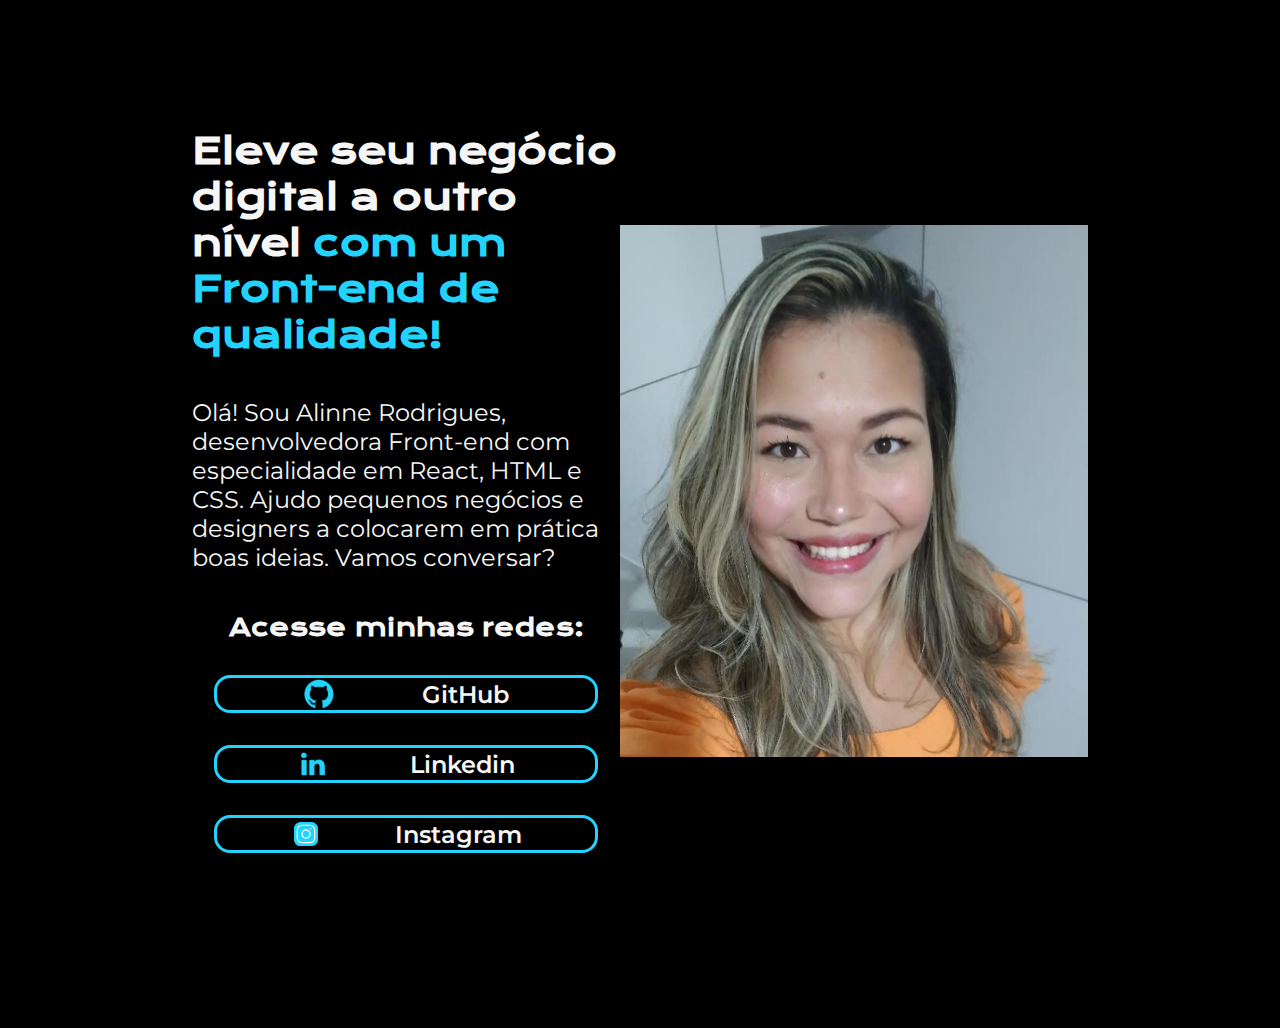
==== index.html @ 400765c3 "add files via tela github" ====
<!DOCTYPE html>
<html lang="en">
<head>
  <meta charset="UTF-8">
  <meta http-equiv="X-UA-Compatible" content="IE=edge">
  <meta name="viewport" content="width=device-width, initial-scale=1.0">
  <title>Portifólio</title>
  <link rel="stylesheet" href="style.css">
</head>
<body>
  <header></header>
  <main class="container">
    <section class="container-conteudo">
      <h1 class="titulo">Eleve seu negócio digital a outro nível <strong class="titulo-destaque">com um Front-end de qualidade!</strong></h1>
      <p class="paragrafo">Olá! Sou Alinne Rodrigues, desenvolvedora Front-end com especialidade em React, HTML e CSS. Ajudo pequenos negócios e designers a colocarem em prática boas ideias. Vamos conversar?</p>
      <div class="links"> 
        <h2>Acesse minhas redes:</h2>
        <div class="links-item">
            <img src="Logo Github.svg" alt="icone github">
            <a class="link"  href="https://github.com/AlinneBrevesRodrigues" target="_blank">GitHub</a>
        </div>
        <div class="links-item" >
            <img src="Logo linkedin.svg" alt="icone linkedin">
            <a class="link"  href="https://www.linkedin.com/in/alinne-breves-rodrigues-35b924149/" target="_blank">Linkedin</a>
        </div>
        <div class="links-item">
            <img src="Logo Instagram.svg" height="32" width="32" alt="icone instagram">
            <a class="link" href="https://www.instagram.com/alinne.br/?igsh=MTYwbWJ5N2RmNTI2MA%3D%3D" target="_blank">Instagram</a>
        </div>
      </div>
    </section> 
      <img src="fotoalinne.jpg" height="532" width="467.71" alt="Alinne Breves Rodrigues">

  </main>
  <footer></footer>
</body>
</html>
---- style.css ----
@import url('https://fonts.googleapis.com/css2?family=Krona+One&family=Montserrat:wght@400;600&display=swap');

* {
  margin: 0;
  padding: 0;
}

body {
  height: 100vh;
  box-sizing: border-box;
  background-color: black;
  color: #F6F6F6;
}

.titulo-destaque {
  color: #22D4FD;
}

.container {
  margin: 10% 15%;
  display: flex;
  align-items: center;
  justify-content: space-between;
}

.container-conteudo {
  width: 615px;
  display: flex;
  flex-direction: column;
  gap: 40px;
}

.titulo {
  font-size: 36px;
  font-family: "Krona One", sans-serif;
}

.paragrafo {
  font-size: 24px;
  font-family: "Montserrat", sans-serif;
}

.links {
  display: flex;
  flex-direction: column;
  justify-content: space-between;
  align-items: center;
  gap: 32px;
}

h2 {
  font-size: 24px;
  font-family: "Krona One", sans-serif;
}

.links-item{
  width: 378px;
  text-align: center;
  display: flex;
  align-items: center;
  justify-content: space-evenly;
  padding: 16 0;
  border-radius: 16px;
  border: #22D4FD solid;
}

.link {
  text-decoration: none;
  font-size: 24px;
  color: #F6F6F6;
  font-family: "Montserrat", sans-serif;
  font-weight: 600;
}
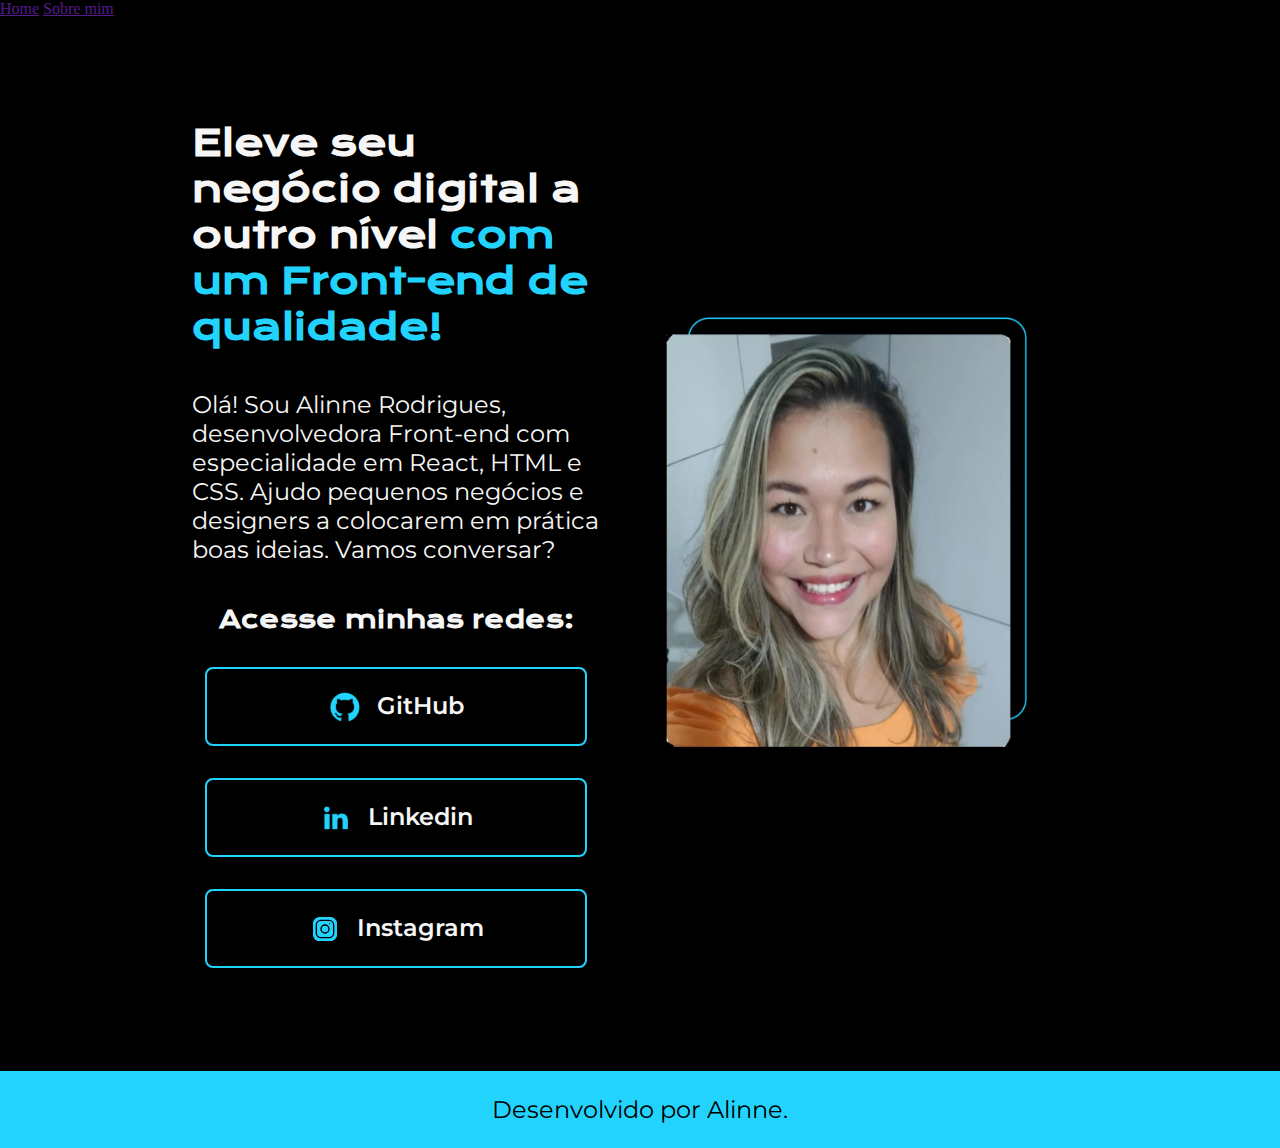
==== commit 71b58a6c: "primeiro commit alinne" ====
--- a/index.html
+++ b/index.html
@@ -8,30 +8,39 @@
   <link rel="stylesheet" href="style.css">
 </head>
 <body>
-  <header></header>
+  <header class="cabecalho">
+    <nav>
+      <a class="cabecalho-menu-link" href="">Home</a>
+      <a class="cabecalho-menu-link" href="">Sobre mim</a>
+    </nav>
+
+    </nav>
+  </header>
   <main class="container">
     <section class="container-conteudo">
       <h1 class="titulo">Eleve seu negócio digital a outro nível <strong class="titulo-destaque">com um Front-end de qualidade!</strong></h1>
       <p class="paragrafo">Olá! Sou Alinne Rodrigues, desenvolvedora Front-end com especialidade em React, HTML e CSS. Ajudo pequenos negócios e designers a colocarem em prática boas ideias. Vamos conversar?</p>
       <div class="links"> 
-        <h2>Acesse minhas redes:</h2>
-        <div class="links-item">
-            <img src="Logo Github.svg" alt="icone github">
-            <a class="link"  href="https://github.com/AlinneBrevesRodrigues" target="_blank">GitHub</a>
-        </div>
-        <div class="links-item" >
-            <img src="Logo linkedin.svg" alt="icone linkedin">
-            <a class="link"  href="https://www.linkedin.com/in/alinne-breves-rodrigues-35b924149/" target="_blank">Linkedin</a>
-        </div>
-        <div class="links-item">
-            <img src="Logo Instagram.svg" height="32" width="32" alt="icone instagram">
-            <a class="link" href="https://www.instagram.com/alinne.br/?igsh=MTYwbWJ5N2RmNTI2MA%3D%3D" target="_blank">Instagram</a>
-        </div>
+        <h2 class="links-subtitulo"> Acesse minhas redes:</h2>
+        <a class="link"  href="https://github.com/AlinneBrevesRodrigues" target="_blank">
+          <img src="./assets/Logo Github.svg" alt="icone github">
+          GitHub
+        </a>
+        <a class="link"  href="https://www.linkedin.com/in/alinne-breves-rodrigues-35b924149/" target="_blank">
+          <img src="./assets/Logo linkedin.svg" alt="icone linkedin">
+          Linkedin
+        </a>
+        <a class="link" href="https://www.instagram.com/alinne.br/?igsh=MTYwbWJ5N2RmNTI2MA%3D%3D" target="_blank">
+          <img src="./assets/Logo Instagram.svg" height="32" width="32" alt="icone instagram">
+          Instagram
+        </a>
       </div>
     </section> 
-      <img src="fotoalinne.jpg" height="532" width="467.71" alt="Alinne Breves Rodrigues">
+    <img src="foto alinne.jpeg" height="550" width="488" alt="Alinne Breves Rodrigues">
 
   </main>
-  <footer></footer>
+  <footer>
+    <p class="rodape">Desenvolvido por Alinne.</p>
+  </footer>
 </body>
 </html>--- a/style.css
+++ b/style.css
@@ -6,7 +6,6 @@
 }
 
 body {
-  height: 100vh;
   box-sizing: border-box;
   background-color: black;
   color: #F6F6F6;
@@ -17,7 +16,7 @@
 }
 
 .container {
-  margin: 10% 15%;
+  padding: 8% 15%;
   display: flex;
   align-items: center;
   justify-content: space-between;
@@ -48,26 +47,38 @@
   gap: 32px;
 }
 
-h2 {
+.links-subtitulo {
   font-size: 24px;
   font-family: "Krona One", sans-serif;
 }
 
-.links-item{
+.link {
+  display: flex;
+  justify-content: center;
+  gap: 16px;
+  border: 2px solid #22D4FD;
   width: 378px;
   text-align: center;
-  display: flex;
-  align-items: center;
-  justify-content: space-evenly;
-  padding: 16 0;
-  border-radius: 16px;
-  border: #22D4FD solid;
-}
-
-.link {
-  text-decoration: none;
+  border-radius: 8px;
   font-size: 24px;
   color: #F6F6F6;
   font-family: "Montserrat", sans-serif;
   font-weight: 600;
+  padding: 21.5px 0;
+  text-decoration: none;
+}
+
+.link:hover {
+  background-color: #272727;
+  padding: 3%;
+}
+
+.rodape {
+  padding: 24px;
+  background-color: #22D4FD;
+  color: #000000;
+  font-size: 24px;
+  font-family: "Montserrat", sans-serif;
+  font-weight: 400;
+  text-align: center;
 }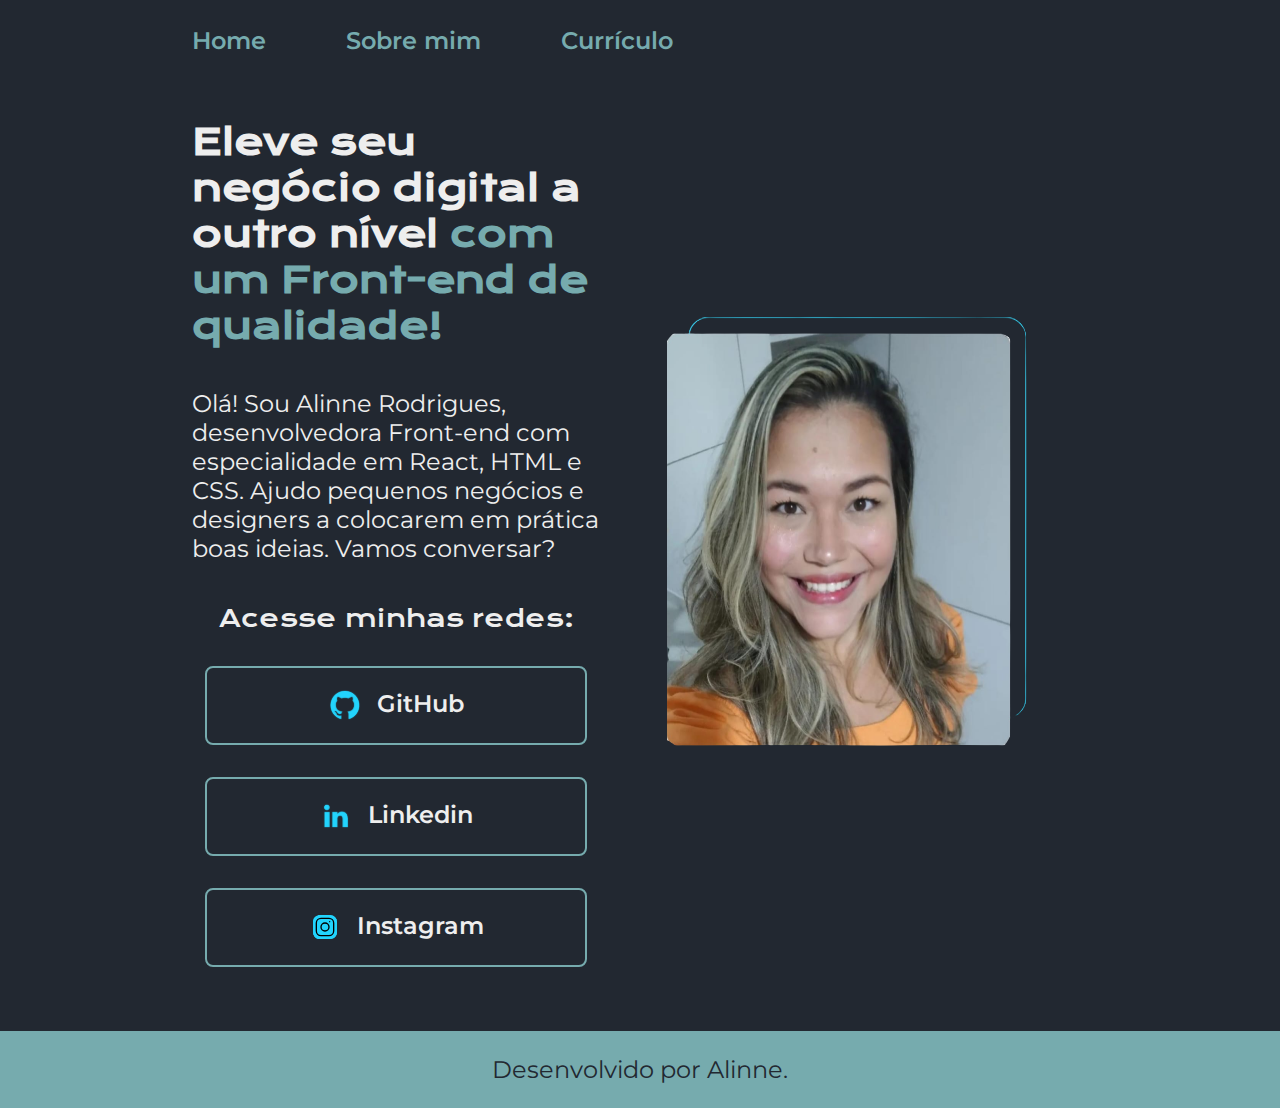
==== commit 1f6fe7bc: "segundo commit alinne" ====
--- a/index.html
+++ b/index.html
@@ -1,19 +1,18 @@
 <!DOCTYPE html>
-<html lang="en">
+<html lang="pt-br">
 <head>
   <meta charset="UTF-8">
   <meta http-equiv="X-UA-Compatible" content="IE=edge">
   <meta name="viewport" content="width=device-width, initial-scale=1.0">
   <title>Portifólio</title>
-  <link rel="stylesheet" href="style.css">
+  <link rel="stylesheet" href="./style/style.css">
 </head>
 <body>
   <header class="cabecalho">
-    <nav>
-      <a class="cabecalho-menu-link" href="">Home</a>
-      <a class="cabecalho-menu-link" href="">Sobre mim</a>
-    </nav>
-
+    <nav class="cabecalho-menu">
+      <a class="cabecalho-menu-link" href="index.html">Home</a>
+      <a class="cabecalho-menu-link" href="about.html">Sobre mim</a>
+      <a class="cabecalho-menu-link" href="curriculo.html">Currículo</a>
     </nav>
   </header>
   <main class="container">
@@ -21,7 +20,7 @@
       <h1 class="titulo">Eleve seu negócio digital a outro nível <strong class="titulo-destaque">com um Front-end de qualidade!</strong></h1>
       <p class="paragrafo">Olá! Sou Alinne Rodrigues, desenvolvedora Front-end com especialidade em React, HTML e CSS. Ajudo pequenos negócios e designers a colocarem em prática boas ideias. Vamos conversar?</p>
       <div class="links"> 
-        <h2 class="links-subtitulo"> Acesse minhas redes:</h2>
+        <h2 class="links-subtitulo">Acesse minhas redes:</h2>
         <a class="link"  href="https://github.com/AlinneBrevesRodrigues" target="_blank">
           <img src="./assets/Logo Github.svg" alt="icone github">
           GitHub
@@ -36,8 +35,7 @@
         </a>
       </div>
     </section> 
-    <img src="foto alinne.jpeg" height="550" width="488" alt="Alinne Breves Rodrigues">
-
+    <img src="./assets/foto alinne.png" height="550" width="488" alt="Alinne Breves Rodrigues">
   </main>
   <footer>
     <p class="rodape">Desenvolvido por Alinne.</p>
--- a/style/style.css
+++ b/style/style.css
@@ -0,0 +1,115 @@
+@import url('https://fonts.googleapis.com/css2?family=Krona+One&family=Montserrat:wght@400;600&display=swap');
+
+:root {
+  --cor-primaria: #222831;
+  --cor-secundaria: #EEEEEE;
+  --cor-terciaria: #76ABAE;
+  --cor-houver: #31363F;
+  --fonte-primaria: "Krona One", sans-serif;
+  --fonte-secundaria: 'Montserrat', sans-serif;
+}
+
+* {
+  margin: 0;
+  padding: 0;
+}
+
+body {
+  box-sizing: border-box;
+  background-color: var(--cor-primaria);
+  color: var(--cor-secundaria);
+}
+
+.cabecalho {
+  padding: 2% 0 0 15%;
+}
+
+.cabecalho-menu {
+  display: flex;
+  gap: 80px;
+}
+
+.cabecalho-menu-link {
+  font-family: var(--fonte-secundaria);
+  font-weight: 600;
+  font-size: 24px;
+  color: var(--cor-terciaria);
+  text-decoration: none;
+}
+
+.cabecalho-menu-link:hover {
+  background-color: var(--cor-houver);
+  padding: 3%;
+}
+
+.container {
+  padding: 5% 15%;
+  display: flex;
+  align-items: center;
+  justify-content: space-between;
+}
+
+.container-conteudo {
+  width: 615px;
+  display: flex;
+  flex-direction: column;
+  gap: 40px;
+}
+
+.titulo {
+  font-family: var(--fonte-primaria);
+  font-size: 36px;
+}
+
+.titulo-destaque {
+  color: var(--cor-terciaria);
+}
+
+.paragrafo {
+  font-family: var(--fonte-secundaria);
+  font-size: 24px;
+}
+
+.links {
+  display: flex;
+  flex-direction: column;
+  justify-content: space-between;
+  align-items: center;
+  gap: 32px;
+}
+
+.links-subtitulo {
+  font-family: var(--fonte-primaria);
+  font-weight: 400;
+  font-size: 24px;
+}
+
+.link {
+  display: flex;
+  justify-content: center;
+  gap: 16px;
+  border: 2px solid var(--cor-terciaria);
+  width: 378px;
+  text-align: center;
+  border-radius: 8px;
+  font-family: var(--fonte-secundaria);
+  font-weight: 600;
+  font-size: 24px;
+  color: var(--cor-secundaria);
+  padding: 21.5px 0;
+  text-decoration: none;
+}
+
+.link:hover {
+  background-color: var(--cor-houver);
+}
+
+.rodape {
+  padding: 24px;
+  background-color: var(--cor-terciaria);
+  font-family: var(--fonte-secundaria);
+  font-weight: 400;
+  font-size: 24px;
+  color: var(--cor-primaria);
+  text-align: center;
+}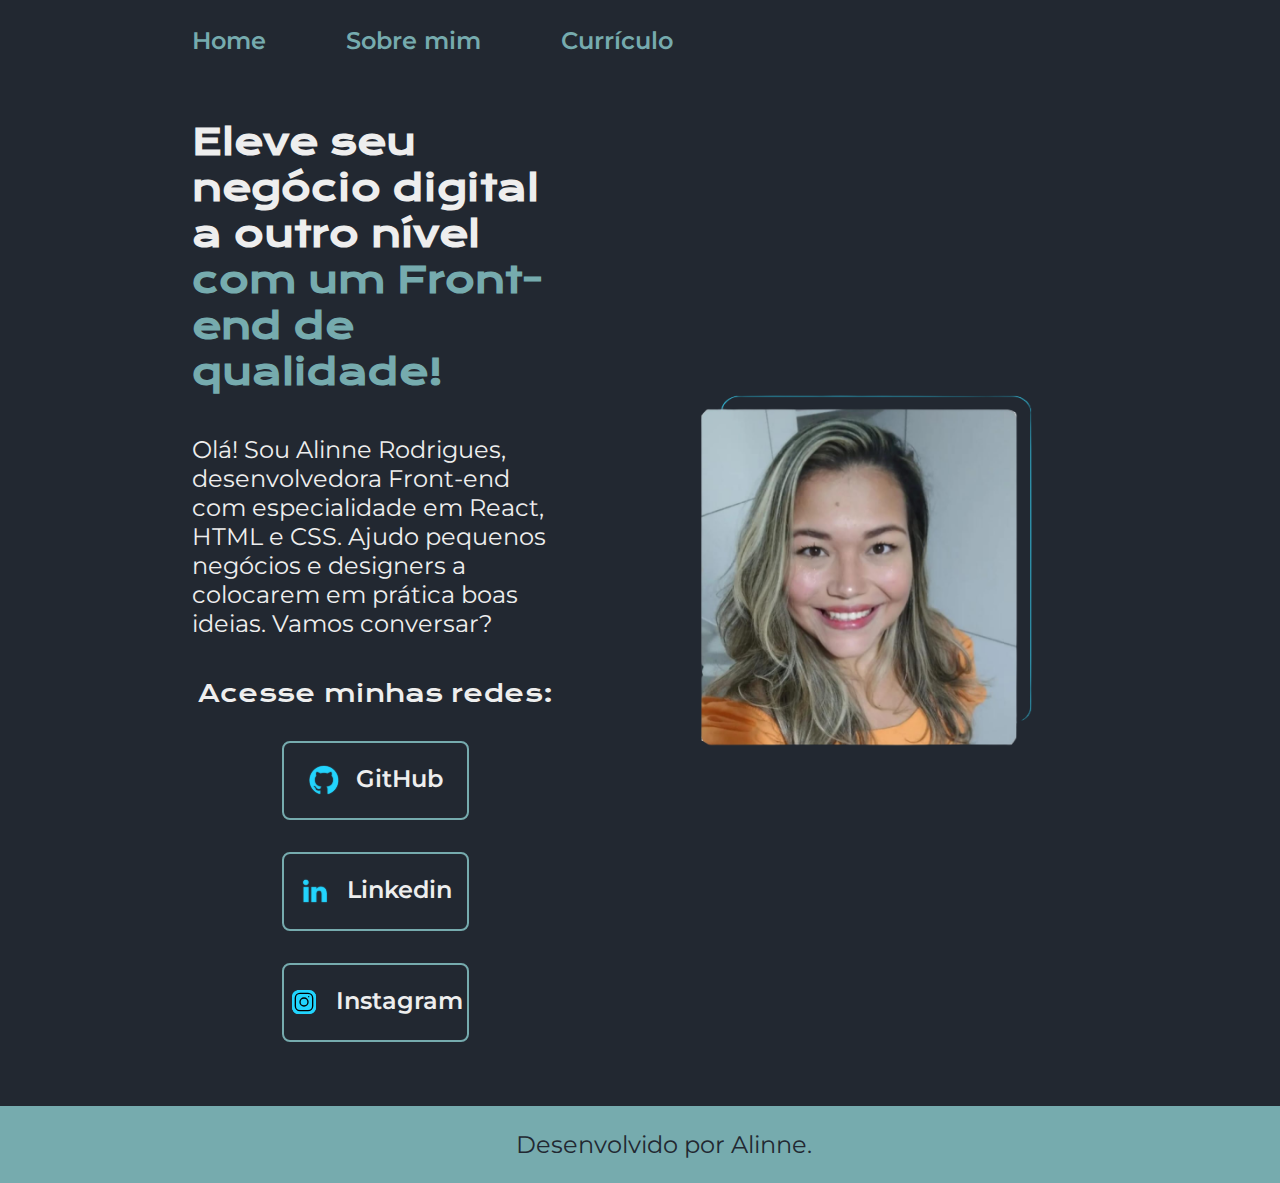
==== commit f0bcca6b: "Responsividade" ====
--- a/index.html
+++ b/index.html
@@ -12,7 +12,7 @@
     <nav class="cabecalho-menu">
       <a class="cabecalho-menu-link" href="index.html">Home</a>
       <a class="cabecalho-menu-link" href="about.html">Sobre mim</a>
-      <a class="cabecalho-menu-link" href="curriculo.html">Currículo</a>
+      <a class="cabecalho-menu-link" href="curriculum.html">Currículo</a>
     </nav>
   </header>
   <main class="container">
@@ -35,7 +35,7 @@
         </a>
       </div>
     </section> 
-    <img src="./assets/foto alinne.png" height="550" width="488" alt="Alinne Breves Rodrigues">
+    <img class="container-imagem" src="./assets/foto alinne.png" alt="Alinne Breves Rodrigues">
   </main>
   <footer>
     <p class="rodape">Desenvolvido por Alinne.</p>
--- a/style/style.css
+++ b/style/style.css
@@ -32,7 +32,7 @@
 .cabecalho-menu-link {
   font-family: var(--fonte-secundaria);
   font-weight: 600;
-  font-size: 24px;
+  font-size: 1.5rem;
   color: var(--cor-terciaria);
   text-decoration: none;
 }
@@ -47,10 +47,11 @@
   display: flex;
   align-items: center;
   justify-content: space-between;
+  gap: 82px;
 }
 
 .container-conteudo {
-  width: 615px;
+  width: 50%;
   display: flex;
   flex-direction: column;
   gap: 40px;
@@ -58,7 +59,7 @@
 
 .titulo {
   font-family: var(--fonte-primaria);
-  font-size: 36px;
+  font-size: 2.25rem;
 }
 
 .titulo-destaque {
@@ -67,7 +68,7 @@
 
 .paragrafo {
   font-family: var(--fonte-secundaria);
-  font-size: 24px;
+  font-size: 1.5rem;
 }
 
 .links {
@@ -81,7 +82,7 @@
 .links-subtitulo {
   font-family: var(--fonte-primaria);
   font-weight: 400;
-  font-size: 24px;
+  font-size: 1.5rem;
 }
 
 .link {
@@ -89,12 +90,12 @@
   justify-content: center;
   gap: 16px;
   border: 2px solid var(--cor-terciaria);
-  width: 378px;
+  width: 50%;
   text-align: center;
   border-radius: 8px;
   font-family: var(--fonte-secundaria);
   font-weight: 600;
-  font-size: 24px;
+  font-size: 1.5rem;
   color: var(--cor-secundaria);
   padding: 21.5px 0;
   text-decoration: none;
@@ -104,12 +105,36 @@
   background-color: var(--cor-houver);
 }
 
+.container-imagem {
+  width: 50%;
+}
+
 .rodape {
+  width: 100%;
   padding: 24px;
   background-color: var(--cor-terciaria);
   font-family: var(--fonte-secundaria);
   font-weight: 400;
-  font-size: 24px;
+  font-size: 1.5rem;
   color: var(--cor-primaria);
   text-align: center;
+}
+
+@media (max-width: 1200px) {
+  .cabecalho{
+    padding: 10%;
+  }
+
+  .cabecalho-menu{
+    justify-content: center;
+  }
+
+  .container {
+    flex-direction: column-reverse;
+    padding: 5%;
+  }
+
+  .container-conteudo {
+    width: auto;
+  }
 }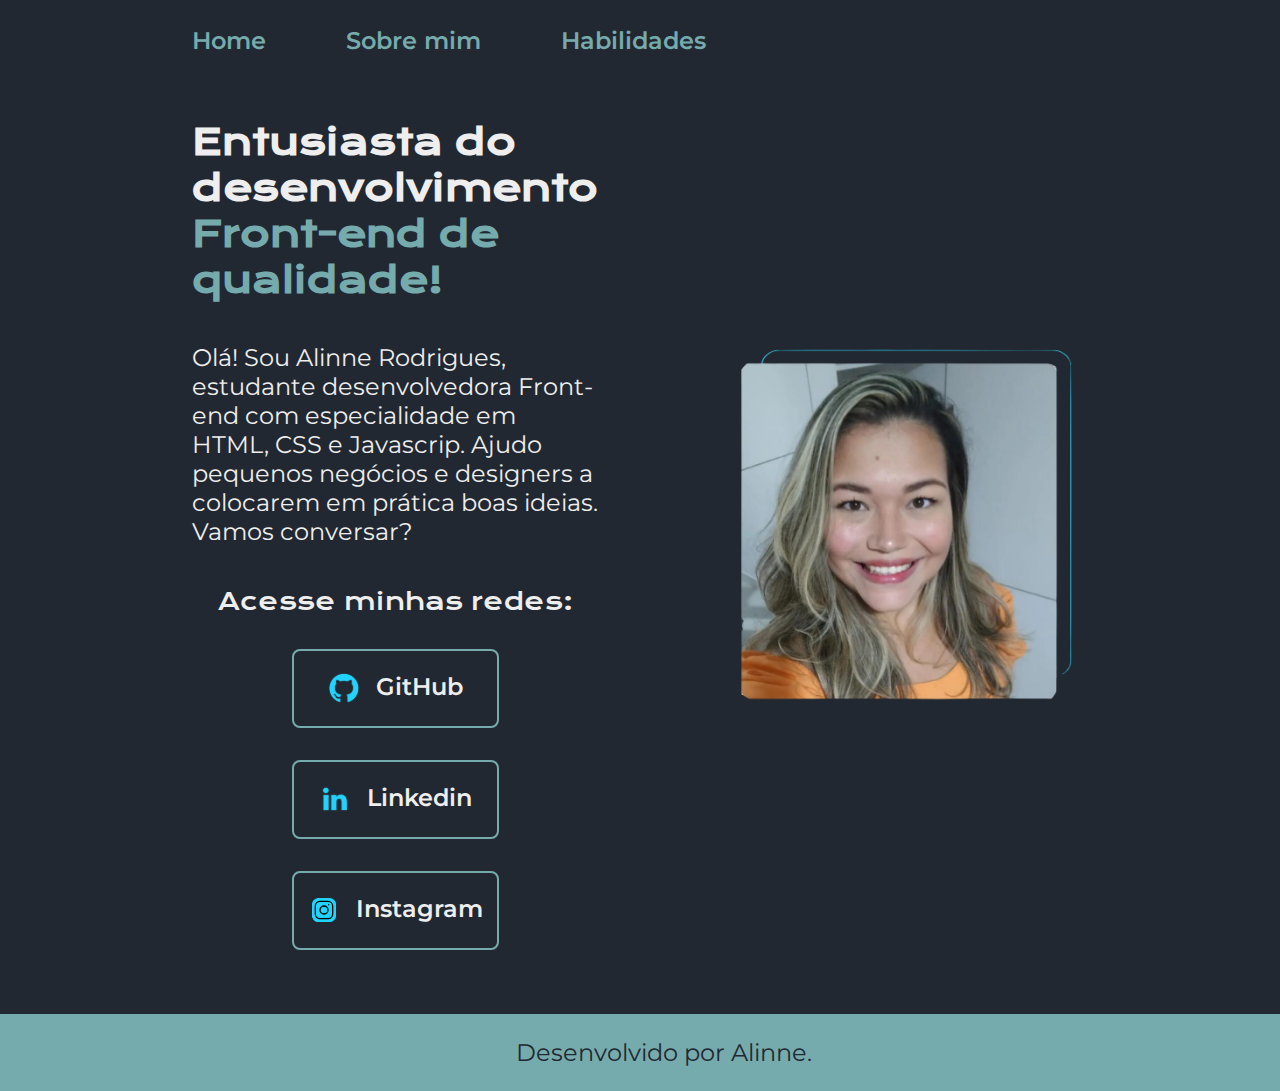
==== commit 07272701: "atualizacao dos conteudos" ====
--- a/index.html
+++ b/index.html
@@ -12,13 +12,13 @@
     <nav class="cabecalho-menu">
       <a class="cabecalho-menu-link" href="index.html">Home</a>
       <a class="cabecalho-menu-link" href="about.html">Sobre mim</a>
-      <a class="cabecalho-menu-link" href="curriculum.html">Currículo</a>
+      <a class="cabecalho-menu-link" href="curriculum.html">Habilidades</a>
     </nav>
   </header>
   <main class="container">
     <section class="container-conteudo">
-      <h1 class="titulo">Eleve seu negócio digital a outro nível <strong class="titulo-destaque">com um Front-end de qualidade!</strong></h1>
-      <p class="paragrafo">Olá! Sou Alinne Rodrigues, desenvolvedora Front-end com especialidade em React, HTML e CSS. Ajudo pequenos negócios e designers a colocarem em prática boas ideias. Vamos conversar?</p>
+      <h1 class="titulo">Entusiasta do desenvolvimento <strong class="titulo-destaque">Front-end de qualidade!</strong></h1>
+      <p class="paragrafo">Olá! Sou Alinne Rodrigues, estudante desenvolvedora Front-end com especialidade em HTML, CSS e Javascrip. Ajudo pequenos negócios e designers a colocarem em prática boas ideias. Vamos conversar?</p>
       <div class="links"> 
         <h2 class="links-subtitulo">Acesse minhas redes:</h2>
         <a class="link"  href="https://github.com/AlinneBrevesRodrigues" target="_blank">
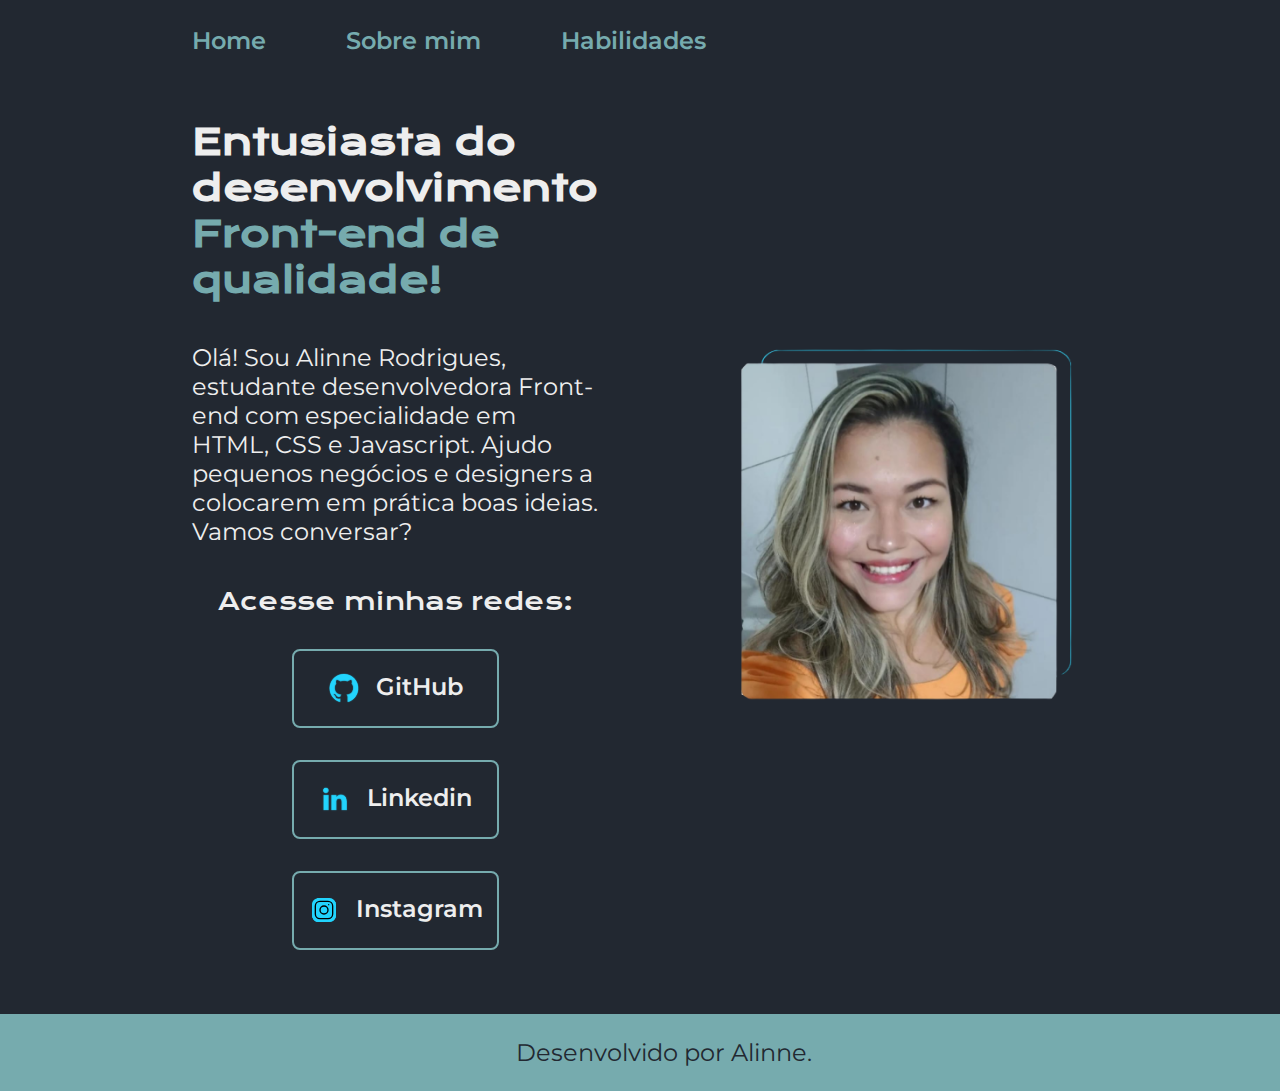
==== commit d10cf04b: "inclui a letra t no javascript" ====
--- a/index.html
+++ b/index.html
@@ -18,7 +18,7 @@
   <main class="container">
     <section class="container-conteudo">
       <h1 class="titulo">Entusiasta do desenvolvimento <strong class="titulo-destaque">Front-end de qualidade!</strong></h1>
-      <p class="paragrafo">Olá! Sou Alinne Rodrigues, estudante desenvolvedora Front-end com especialidade em HTML, CSS e Javascrip. Ajudo pequenos negócios e designers a colocarem em prática boas ideias. Vamos conversar?</p>
+      <p class="paragrafo">Olá! Sou Alinne Rodrigues, estudante desenvolvedora Front-end com especialidade em HTML, CSS e Javascript. Ajudo pequenos negócios e designers a colocarem em prática boas ideias. Vamos conversar?</p>
       <div class="links"> 
         <h2 class="links-subtitulo">Acesse minhas redes:</h2>
         <a class="link"  href="https://github.com/AlinneBrevesRodrigues" target="_blank">
